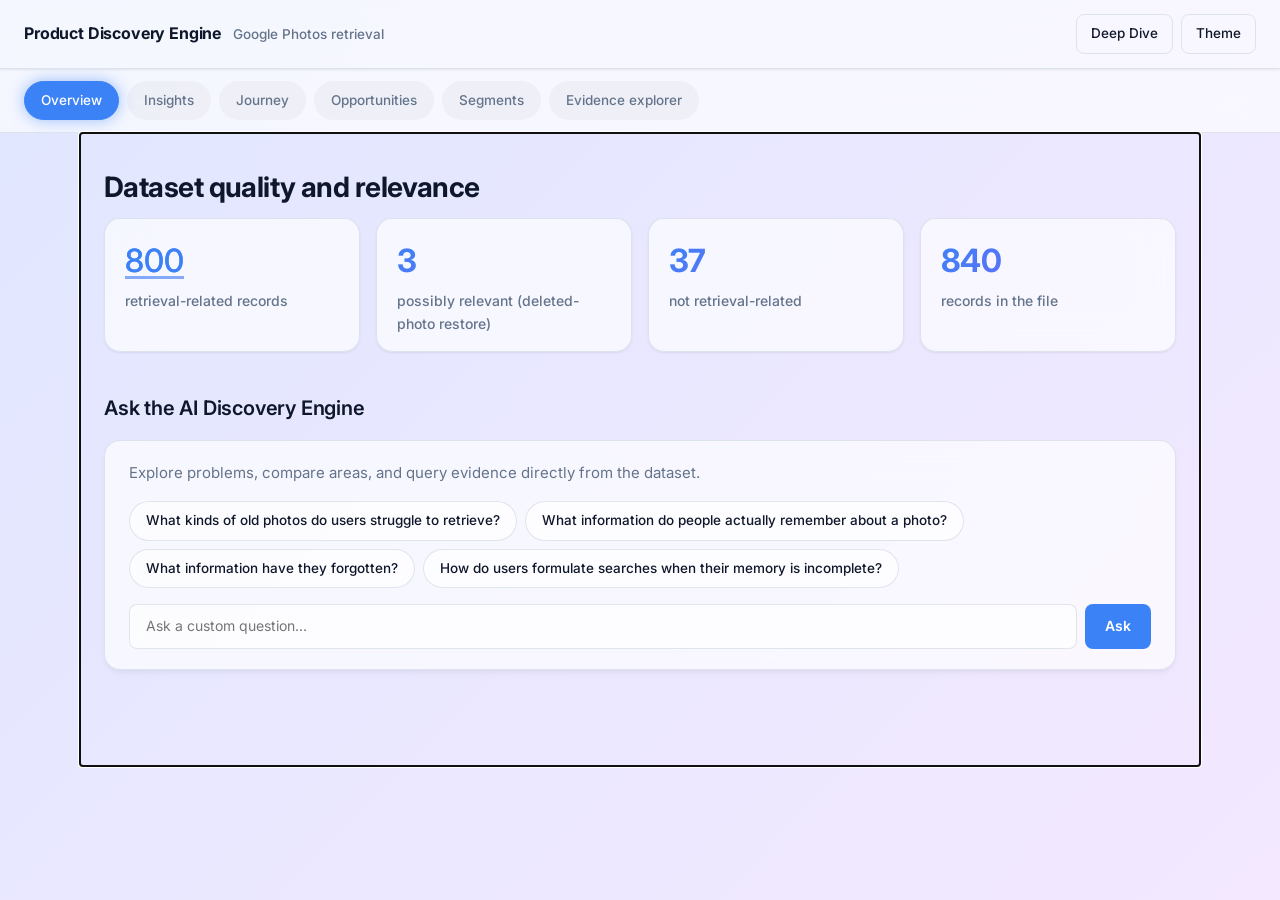
==== site/index.html @ 3f65a073 "Update project state, replace KPI Tree with North Star" ====
<!DOCTYPE html>
<html lang="en" data-theme="auto">
<head>
<meta charset="utf-8">
<meta name="viewport" content="width=device-width, initial-scale=1">
<title>Discovery Engine — Google Photos Retrieval</title>
<link rel="preconnect" href="https://fonts.googleapis.com">
<link rel="preconnect" href="https://fonts.gstatic.com" crossorigin>
<link href="https://fonts.googleapis.com/css2?family=Inter:wght@400;500;600;700&display=swap" rel="stylesheet">
<link rel="stylesheet" href="styles.css">
</head>
<body class="evaluator-mode">
<div class="bg-gradient"></div>
<header class="topbar">
  <div class="brand">
    <strong>Product Discovery Engine</strong>
    <span class="sub">Google Photos retrieval</span>
  </div>
  <div class="actions" style="display:flex; gap:8px;">
    <button id="evaluatorToggle" class="ghost" type="button" aria-label="Toggle evaluator mode">Deep Dive</button>
    <button id="themeToggle" class="ghost" type="button" aria-label="Switch colour theme">Theme</button>
  </div>
</header>

<nav id="nav" class="nav" aria-label="Discovery stages"></nav>

<main id="main" class="main" tabindex="-1">
  <p class="loading">Loading…</p>
</main>

<footer class="foot">
  <span id="footNote"></span>
</footer>

<div id="drawer" class="drawer" aria-live="polite">
  <div class="drawer-head">
    <div>
      <h3 id="drawerTitle">Records</h3>
      <p id="drawerSub" class="muted"></p>
    </div>
    <button id="drawerClose" class="ghost" type="button" aria-label="Close records panel">Close</button>
  </div>
  <div id="drawerBody" class="drawer-body"></div>
</div>
<div id="scrim" class="scrim"></div>

<script src="site_data.js"></script>
<script src="app.js"></script>
</body>
</html>
---- site/styles.css ----
:root {
  --bg-color: #f8fafc;
  --panel: rgba(255, 255, 255, 0.65);
  --ink: #0f172a;
  --muted: #64748b;
  --line: rgba(203, 213, 225, 0.6);
  --accent: #3b82f6;
  --accent-hover: #2563eb;
  --accent-soft: rgba(59, 130, 246, 0.12);
  --warn: #eab308;
  --warn-soft: rgba(234, 179, 8, 0.15);
  --chip: rgba(241, 245, 249, 0.8);
  --shadow-sm: 0 1px 3px rgba(0,0,0,0.05), 0 1px 2px rgba(0,0,0,0.03);
  --shadow-md: 0 4px 6px -1px rgba(0,0,0,0.05), 0 2px 4px -1px rgba(0,0,0,0.03);
  --shadow-lg: 0 10px 15px -3px rgba(0,0,0,0.08), 0 4px 6px -2px rgba(0,0,0,0.04);
  --bg-gradient: linear-gradient(135deg, #e0e7ff 0%, #f3e8ff 50%, #e0f2fe 100%);
  --blur: blur(16px);
  
  --mono: 'JetBrains Mono', ui-monospace, SFMono-Regular, Menlo, Consolas, monospace;
  --sans: 'Inter', -apple-system, BlinkMacSystemFont, "Segoe UI", Roboto, Helvetica, Arial, sans-serif;
}

:root[data-theme="dark"],
:root[data-theme="auto"] :is() { }
@media (prefers-color-scheme: dark) {
  :root[data-theme="auto"] {
    --bg-color: #020617;
    --panel: rgba(15, 23, 42, 0.65);
    --ink: #f8fafc;
    --muted: #94a3b8;
    --line: rgba(51, 65, 85, 0.6);
    --accent: #60a5fa;
    --accent-hover: #93c5fd;
    --accent-soft: rgba(96, 165, 250, 0.15);
    --warn: #fde047;
    --warn-soft: rgba(253, 224, 71, 0.15);
    --chip: rgba(30, 41, 59, 0.8);
    --shadow-sm: 0 1px 3px rgba(0,0,0,0.3), 0 1px 2px rgba(0,0,0,0.2);
    --shadow-md: 0 4px 6px -1px rgba(0,0,0,0.4), 0 2px 4px -1px rgba(0,0,0,0.2);
    --shadow-lg: 0 10px 15px -3px rgba(0,0,0,0.5), 0 4px 6px -2px rgba(0,0,0,0.3);
    --bg-gradient: linear-gradient(135deg, #0f172a 0%, #1e1b4b 50%, #020617 100%);
  }
}
:root[data-theme="dark"] {
  --bg-color: #020617;
  --panel: rgba(15, 23, 42, 0.65);
  --ink: #f8fafc;
  --muted: #94a3b8;
  --line: rgba(51, 65, 85, 0.6);
  --accent: #60a5fa;
  --accent-hover: #93c5fd;
  --accent-soft: rgba(96, 165, 250, 0.15);
  --warn: #fde047;
  --warn-soft: rgba(253, 224, 71, 0.15);
  --chip: rgba(30, 41, 59, 0.8);
  --shadow-sm: 0 1px 3px rgba(0,0,0,0.3), 0 1px 2px rgba(0,0,0,0.2);
  --shadow-md: 0 4px 6px -1px rgba(0,0,0,0.4), 0 2px 4px -1px rgba(0,0,0,0.2);
  --shadow-lg: 0 10px 15px -3px rgba(0,0,0,0.5), 0 4px 6px -2px rgba(0,0,0,0.3);
  --bg-gradient: linear-gradient(135deg, #0f172a 0%, #1e1b4b 50%, #020617 100%);
}

* { box-sizing: border-box; }
tr.hidden-row { display: none !important; }

/* ---------- AI Discovery Engine UI ---------- */
.ai-chips {
  display: flex;
  flex-wrap: wrap;
  gap: 8px;
  margin: 16px 0;
}
.ai-chip {
  background: var(--panel);
  border: 1px solid var(--line);
  color: var(--ink);
  border-radius: 999px;
  padding: 8px 16px;
  font: inherit;
  font-size: 13.5px;
  font-weight: 500;
  cursor: pointer;
  transition: all 0.2s ease;
}
.ai-chip:hover {
  background: var(--accent-soft);
  border-color: var(--accent);
  color: var(--accent);
}
:root[data-theme="dark"] .ai-chip:hover { background: rgba(255,255,255,0.05); }

.ai-input-group {
  display: flex;
  gap: 8px;
  margin-top: 16px;
}
.ai-input-group input {
  flex: 1;
  background: var(--panel);
  color: var(--ink);
  border: 1px solid var(--line);
  border-radius: 8px;
  padding: 10px 16px;
  font: inherit;
  font-size: 14px;
  transition: all 0.2s ease;
}
.ai-input-group input:focus {
  outline: none;
  border-color: var(--accent);
  box-shadow: 0 0 0 3px var(--accent-soft);
}
.ai-input-group button {
  background: var(--accent);
  color: #fff;
  border: none;
  border-radius: 8px;
  padding: 10px 20px;
  font: inherit;
  font-size: 14px;
  font-weight: 600;
  cursor: pointer;
  transition: all 0.2s ease;
}
.ai-input-group button:hover {
  background: var(--accent-hover);
  box-shadow: 0 4px 12px rgba(59, 130, 246, 0.3);
}

.ai-response {
  margin-top: 20px;
  padding: 16px 20px;
  background: rgba(0,0,0,0.02);
  border-left: 3px solid var(--accent);
  border-radius: 0 8px 8px 0;
  white-space: pre-wrap;
  font-size: 14.5px;
  color: var(--muted);
}
:root[data-theme="dark"] .ai-response { background: rgba(255,255,255,0.02); }

body {
  margin: 0;
  background-color: var(--bg-color);
  color: var(--ink);
  font: 15px/1.6 var(--sans);
  -webkit-text-size-adjust: 100%;
  position: relative;
  min-height: 100vh;
}

.bg-gradient {
  position: fixed;
  top: 0; left: 0; right: 0; bottom: 0;
  background: var(--bg-gradient);
  background-size: 200% 200%;
  z-index: -1;
  animation: bgPulse 15s ease infinite;
}

@keyframes bgPulse {
  0% { background-position: 0% 50%; }
  50% { background-position: 100% 50%; }
  100% { background-position: 0% 50%; }
}

/* Base fade-in animation for content */
@keyframes fadeIn {
  from { opacity: 0; transform: translateY(10px); }
  to { opacity: 1; transform: translateY(0); }
}

@keyframes slideUpFade {
  from { opacity: 0; transform: translateY(20px); }
  to { opacity: 1; transform: translateY(0); }
}

.topbar {
  position: sticky;
  top: 0;
  z-index: 20;
  display: flex;
  align-items: center;
  justify-content: space-between;
  gap: 16px;
  padding: 14px 24px;
  background: var(--panel);
  backdrop-filter: var(--blur);
  -webkit-backdrop-filter: var(--blur);
  border-bottom: 1px solid var(--line);
  box-shadow: var(--shadow-sm);
}

.brand strong { font-size: 16px; font-weight: 700; letter-spacing: -0.01em; }
.brand .sub { color: var(--muted); margin-left: 8px; font-size: 13.5px; font-weight: 500; }

.banner {
  background: var(--warn-soft);
  color: var(--ink);
  border-bottom: 1px solid var(--line);
  padding: 12px 24px;
  font-size: 13.5px;
  backdrop-filter: var(--blur);
  -webkit-backdrop-filter: var(--blur);
}

.nav {
  display: flex;
  gap: 8px;
  overflow-x: auto;
  padding: 12px 24px;
  background: var(--panel);
  backdrop-filter: var(--blur);
  -webkit-backdrop-filter: var(--blur);
  border-bottom: 1px solid var(--line);
  scrollbar-width: none; /* Hide scrollbar for a cleaner look */
}
.nav::-webkit-scrollbar { display: none; }

.nav button {
  white-space: nowrap;
  border: 1px solid transparent;
  background: rgba(0,0,0,0.03);
  color: var(--muted);
  border-radius: 999px;
  padding: 8px 16px;
  font: inherit;
  font-size: 13.5px;
  font-weight: 500;
  cursor: pointer;
  transition: all 0.2s ease;
}
:root[data-theme="dark"] .nav button { background: rgba(255,255,255,0.05); }

.nav button:hover {
  background: var(--accent-soft);
  color: var(--accent);
}

.nav button[aria-current="page"] {
  background: var(--accent);
  color: #fff;
  border-color: var(--accent);
  box-shadow: 0 0 15px rgba(59, 130, 246, 0.5);
  animation: glowPulse 2s infinite;
}
@keyframes glowPulse {
  0% { box-shadow: 0 0 10px rgba(59, 130, 246, 0.4); }
  50% { box-shadow: 0 0 20px rgba(59, 130, 246, 0.7); }
  100% { box-shadow: 0 0 10px rgba(59, 130, 246, 0.4); }
}
:root[data-theme="dark"] .nav button[aria-current="page"] {
  background: var(--accent);
  color: #0f172a;
}

.main {
  max-width: 1120px;
  margin: 0 auto;
  padding: 32px 24px 80px;
  animation: fadeIn 0.4s ease-out forwards;
}

h1 { font-size: 28px; font-weight: 700; letter-spacing: -0.02em; margin: 0 0 8px; }
h2 { font-size: 20px; font-weight: 600; letter-spacing: -0.01em; margin: 40px 0 12px; }
h3 { font-size: 16px; font-weight: 600; margin: 24px 0 8px; }
p { margin: 10px 0; }
.lede { color: var(--muted); margin: 0 0 24px; font-size: 16px; max-width: 76ch; }
.muted { color: var(--muted); }

.card {
  background: var(--panel);
  backdrop-filter: var(--blur);
  -webkit-backdrop-filter: var(--blur);
  border: 1px solid var(--line);
  border-radius: 16px;
  padding: 20px 24px;
  margin: 16px 0;
  box-shadow: var(--shadow-md);
  transition: transform 0.3s cubic-bezier(0.16, 1, 0.3, 1), box-shadow 0.3s ease;
  animation: slideUpFade 0.6s cubic-bezier(0.16, 1, 0.3, 1) both;
}
.card:nth-of-type(1) { animation-delay: 0.1s; }
.card:nth-of-type(2) { animation-delay: 0.15s; }
.card:nth-of-type(3) { animation-delay: 0.2s; }
.card:nth-of-type(4) { animation-delay: 0.25s; }
.card:nth-of-type(5) { animation-delay: 0.3s; }
.card:hover {
  transform: translateY(-4px);
  box-shadow: var(--shadow-lg);
  border-color: var(--accent-soft);
}

.grid {
  display: grid;
  gap: 16px;
  grid-template-columns: repeat(auto-fit, minmax(240px, 1fr));
  margin-bottom: 24px;
}

.stat {
  background: var(--panel);
  backdrop-filter: var(--blur);
  -webkit-backdrop-filter: var(--blur);
  border: 1px solid var(--line);
  border-radius: 16px;
  padding: 16px 20px;
  box-shadow: var(--shadow-sm);
  transition: transform 0.3s cubic-bezier(0.16, 1, 0.3, 1), box-shadow 0.3s ease, border-color 0.3s ease;
  animation: slideUpFade 0.5s cubic-bezier(0.16, 1, 0.3, 1) both;
}
.grid .stat:nth-child(1) { animation-delay: 0.05s; }
.grid .stat:nth-child(2) { animation-delay: 0.1s; }
.grid .stat:nth-child(3) { animation-delay: 0.15s; }
.grid .stat:nth-child(4) { animation-delay: 0.2s; }

.stat:hover {
  transform: translateY(-4px);
  box-shadow: var(--shadow-md);
  border-color: var(--accent);
}
.stat .n { 
  font-size: 32px; 
  font-weight: 700; 
  letter-spacing: -0.02em;
  background: linear-gradient(135deg, var(--accent) 0%, #8b5cf6 100%);
  -webkit-background-clip: text;
  -webkit-text-fill-color: transparent;
}
.stat .n button {
  -webkit-text-fill-color: initial; /* Reset for interactive links inside stats */
}
.stat .lab { color: var(--muted); font-size: 14px; font-weight: 500; margin-top: 4px; }

table {
  border-collapse: separate;
  border-spacing: 0;
  width: 100%;
  font-size: 14px;
  margin: 16px 0;
  display: block;
  overflow-x: auto;
  background: var(--panel);
  backdrop-filter: var(--blur);
  -webkit-backdrop-filter: var(--blur);
  border: 1px solid var(--line);
  border-radius: 12px;
  box-shadow: var(--shadow-sm);
  animation: slideUpFade 0.6s cubic-bezier(0.16, 1, 0.3, 1) both;
  animation-delay: 0.2s;
}
th, td {
  border-bottom: 1px solid var(--line);
  padding: 12px 16px;
  text-align: left;
  vertical-align: top;
}
th {
  color: var(--muted);
  font-weight: 600;
  white-space: nowrap;
  background: rgba(0,0,0,0.02);
}
:root[data-theme="dark"] th { background: rgba(255,255,255,0.02); }
table tbody tr:last-child td { border-bottom: none; }
tbody tr { transition: background 0.15s ease; }
tbody tr:hover { background: var(--accent-soft); }

code, .mono {
  font-family: var(--mono);
  font-size: 13px;
  background: var(--chip);
  padding: 2px 6px;
  border-radius: 6px;
  border: 1px solid var(--line);
}

.chip {
  display: inline-flex;
  align-items: center;
  border-radius: 999px;
  padding: 2px 10px;
  font-size: 12px;
  font-weight: 500;
  background: var(--chip);
  color: var(--muted);
  border: 1px solid var(--line);
  margin-right: 6px;
  margin-bottom: 4px;
  white-space: nowrap;
}
.chip.obs {
  background: var(--accent-soft);
  color: var(--accent);
  border-color: rgba(59, 130, 246, 0.3);
}
.chip.warn {
  background: var(--warn-soft);
  color: var(--warn);
  border-color: rgba(234, 179, 8, 0.3);
}

button.link {
  background: none;
  border: none;
  color: var(--accent);
  font: inherit;
  font-weight: 500;
  padding: 0;
  cursor: pointer;
  text-decoration: underline;
  text-decoration-color: rgba(59, 130, 246, 0.4);
  text-underline-offset: 4px;
  transition: all 0.2s ease;
}
button.link:hover {
  text-decoration-color: var(--accent);
  color: var(--accent-hover);
}

.ghost {
  background: transparent;
  border: 1px solid var(--line);
  color: var(--ink);
  border-radius: 8px;
  padding: 8px 14px;
  font: inherit;
  font-size: 13.5px;
  font-weight: 500;
  cursor: pointer;
  transition: all 0.2s ease;
}
.ghost:hover {
  background: rgba(0,0,0,0.05);
  border-color: var(--muted);
}
:root[data-theme="dark"] .ghost:hover { background: rgba(255,255,255,0.05); }

.bar {
  background: var(--chip);
  border-radius: 999px;
  height: 8px;
  overflow: hidden;
  min-width: 60px;
  margin-top: 6px;
}
.bar > span {
  display: block;
  height: 100%;
  background: linear-gradient(90deg, var(--accent) 0%, #8b5cf6 100%);
  border-radius: 999px;
  transition: width 0.6s cubic-bezier(0.22, 1, 0.36, 1);
}

.quote {
  border-left: 3px solid var(--accent);
  padding: 4px 0 4px 16px;
  color: var(--muted);
  font-size: 14px;
  font-style: italic;
  margin: 10px 0;
  background: linear-gradient(90deg, var(--accent-soft) 0%, transparent 100%);
  border-radius: 0 8px 8px 0;
}

.drawer {
  position: fixed;
  right: 0; top: 0; bottom: 0;
  width: min(600px, 100%);
  background: var(--panel);
  backdrop-filter: blur(24px);
  -webkit-backdrop-filter: blur(24px);
  border-left: 1px solid var(--line);
  z-index: 40;
  display: flex;
  flex-direction: column;
  box-shadow: -8px 0 32px rgba(0,0,0,0.1);
  transform: translateX(100%);
  transition: transform 0.4s cubic-bezier(0.16, 1, 0.3, 1), opacity 0.4s ease;
  opacity: 0;
  pointer-events: none;
}
.drawer.open {
  transform: translateX(0);
  opacity: 1;
  pointer-events: auto;
}

.drawer-head {
  display: flex;
  justify-content: space-between;
  gap: 16px;
  align-items: flex-start;
  padding: 20px 24px;
  border-bottom: 1px solid var(--line);
  background: rgba(0,0,0,0.02);
}
:root[data-theme="dark"] .drawer-head { background: rgba(255,255,255,0.02); }
.drawer-head h3 { margin: 0; font-size: 18px; }

.drawer-body {
  overflow: auto;
  padding: 16px 24px 40px;
}

.scrim {
  position: fixed;
  inset: 0;
  background: rgba(0,0,0,0.4);
  backdrop-filter: blur(4px);
  -webkit-backdrop-filter: blur(4px);
  z-index: 30;
  opacity: 0;
  transition: opacity 0.4s ease;
  pointer-events: none;
}
.scrim.open {
  opacity: 1;
  pointer-events: auto;
}

.rec {
  border-bottom: 1px solid var(--line);
  padding: 16px 0;
}
.rec:last-child { border-bottom: none; }
.rec .id {
  font-family: var(--mono);
  font-size: 12px;
  color: var(--accent);
  margin-bottom: 4px;
}

.foot {
  max-width: 1120px;
  margin: 0 auto;
  padding: 0 24px 40px;
  color: var(--muted);
  font-size: 13px;
  text-align: center;
}

.filters {
  display: flex;
  flex-wrap: wrap;
  gap: 12px;
  margin: 16px 0;
}
.filters select, .filters input {
  background: var(--panel);
  color: var(--ink);
  border: 1px solid var(--line);
  border-radius: 8px;
  padding: 8px 12px;
  font: inherit;
  font-size: 14px;
  transition: all 0.2s ease;
}
.filters select:focus, .filters input:focus {
  outline: none;
  border-color: var(--accent);
  box-shadow: 0 0 0 3px var(--accent-soft);
}

@media (max-width: 640px) {
  .main { padding: 24px 16px 60px; }
  .topbar, .banner, .nav { padding-left: 16px; padding-right: 16px; }
  h1 { font-size: 24px; }
  .stat .n { font-size: 28px; }
  .grid { grid-template-columns: 1fr; }
}
/ *   E v a l u a t o r   M o d e   i n t e l l i g e n t   h i d i n g   * /  
 b o d y . e v a l u a t o r - m o d e   . i n t e r n a l - o n l y   {   d i s p l a y :   n o n e   ! i m p o r t a n t ;   }  
 b o d y . e v a l u a t o r - m o d e   . d e e p - s t a t s   {   d i s p l a y :   n o n e   ! i m p o r t a n t ;   }  
 t r . h i d d e n - r o w   {   d i s p l a y :   n o n e   ! i m p o r t a n t ;   }  
 
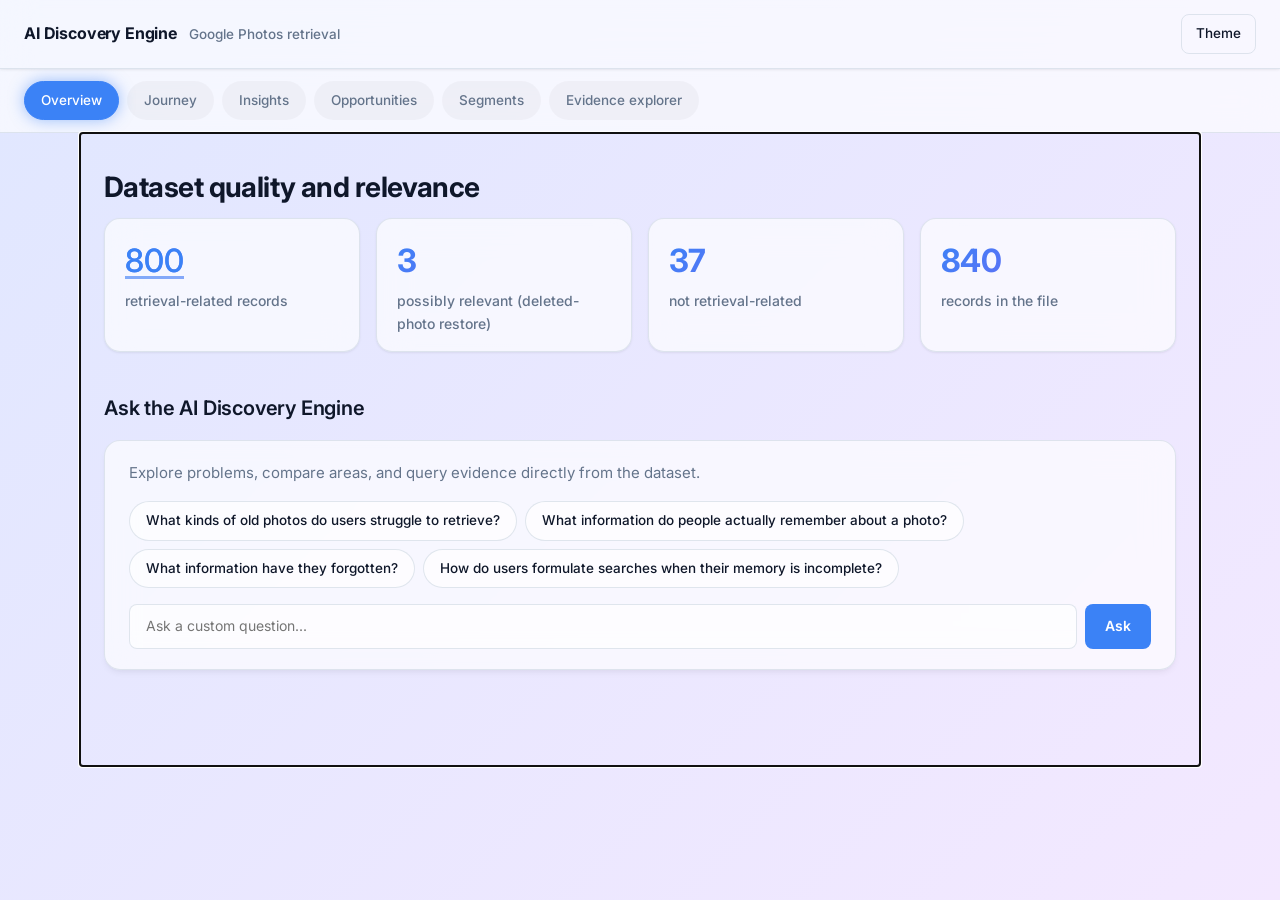
==== commit 4be97138: "Update brand name and hide evaluator mode toggle" ====
--- a/site/index.html
+++ b/site/index.html
@@ -13,11 +13,11 @@
 <div class="bg-gradient"></div>
 <header class="topbar">
   <div class="brand">
-    <strong>Product Discovery Engine</strong>
+    <strong>AI Discovery Engine</strong>
     <span class="sub">Google Photos retrieval</span>
   </div>
   <div class="actions" style="display:flex; gap:8px;">
-    <button id="evaluatorToggle" class="ghost" type="button" aria-label="Toggle evaluator mode">Deep Dive</button>
+    <button id="evaluatorToggle" class="ghost" type="button" aria-label="Toggle evaluator mode" style="display: none;">Deep Dive</button>
     <button id="themeToggle" class="ghost" type="button" aria-label="Switch colour theme">Theme</button>
   </div>
 </header>
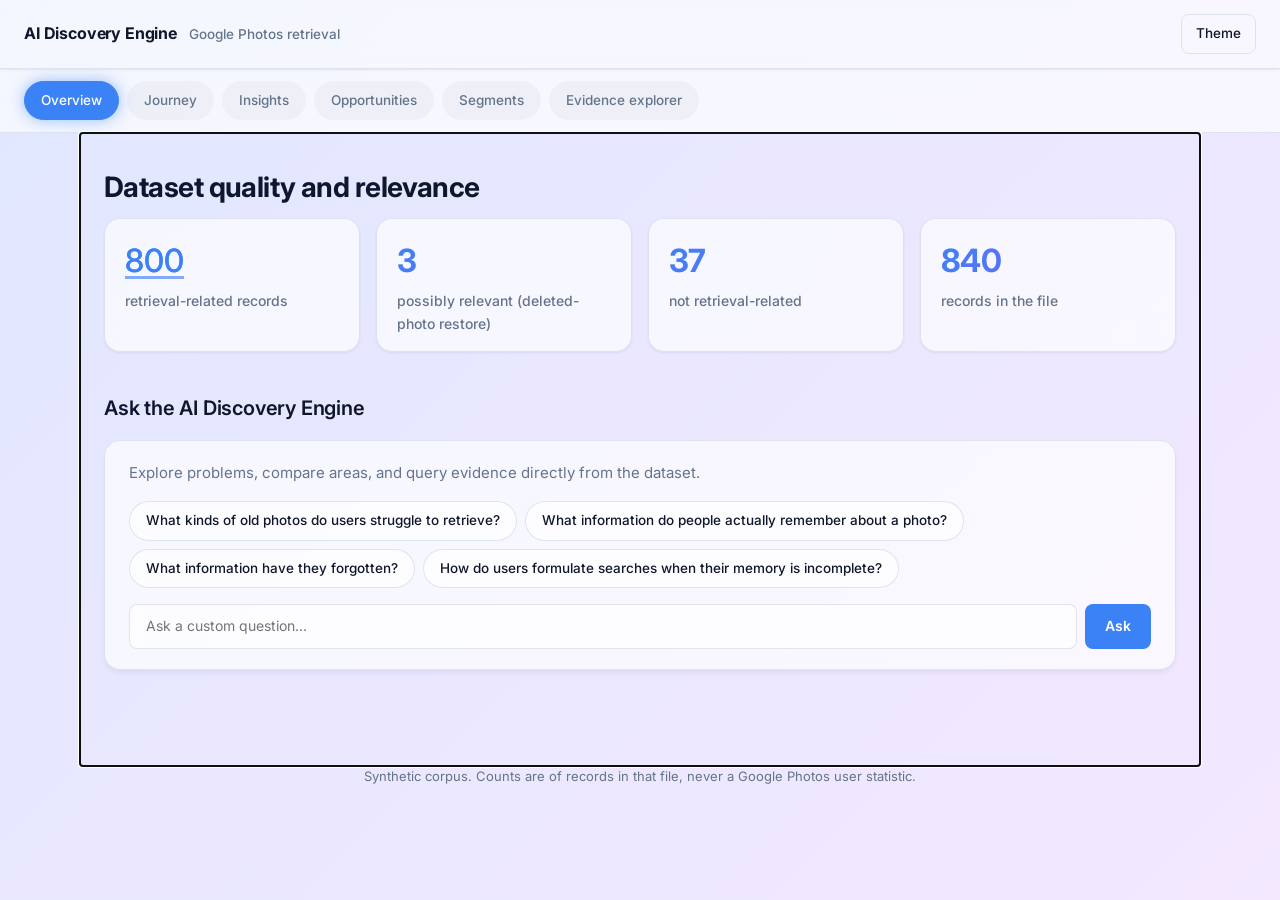
==== commit c75d6300: "Fix tests and remove Deep Dive button" ====
--- a/site/index.html
+++ b/site/index.html
@@ -17,7 +17,6 @@
     <span class="sub">Google Photos retrieval</span>
   </div>
   <div class="actions" style="display:flex; gap:8px;">
-    <button id="evaluatorToggle" class="ghost" type="button" aria-label="Toggle evaluator mode" style="display: none;">Deep Dive</button>
     <button id="themeToggle" class="ghost" type="button" aria-label="Switch colour theme">Theme</button>
   </div>
 </header>
@@ -29,7 +28,7 @@
 </main>
 
 <footer class="foot">
-  <span id="footNote"></span>
+  <span id="footNote">Synthetic corpus. Counts are of records in that file, never a Google Photos user statistic.</span>
 </footer>
 
 <div id="drawer" class="drawer" aria-live="polite">
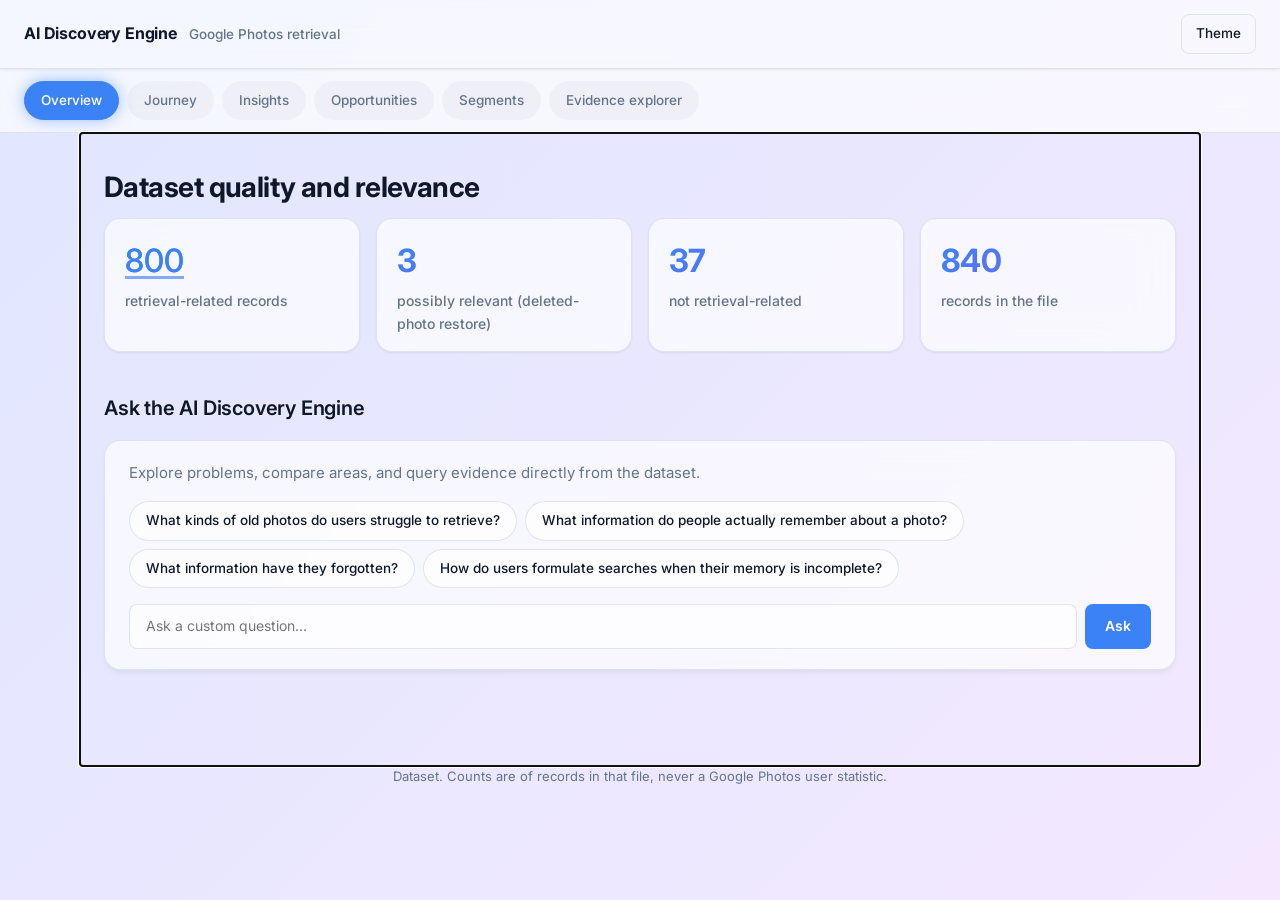
==== commit 091226eb: "Remove synthetic dataset terminology" ====
--- a/site/index.html
+++ b/site/index.html
@@ -28,7 +28,7 @@
 </main>
 
 <footer class="foot">
-  <span id="footNote">Synthetic corpus. Counts are of records in that file, never a Google Photos user statistic.</span>
+  <span id="footNote">Dataset. Counts are of records in that file, never a Google Photos user statistic.</span>
 </footer>
 
 <div id="drawer" class="drawer" aria-live="polite">
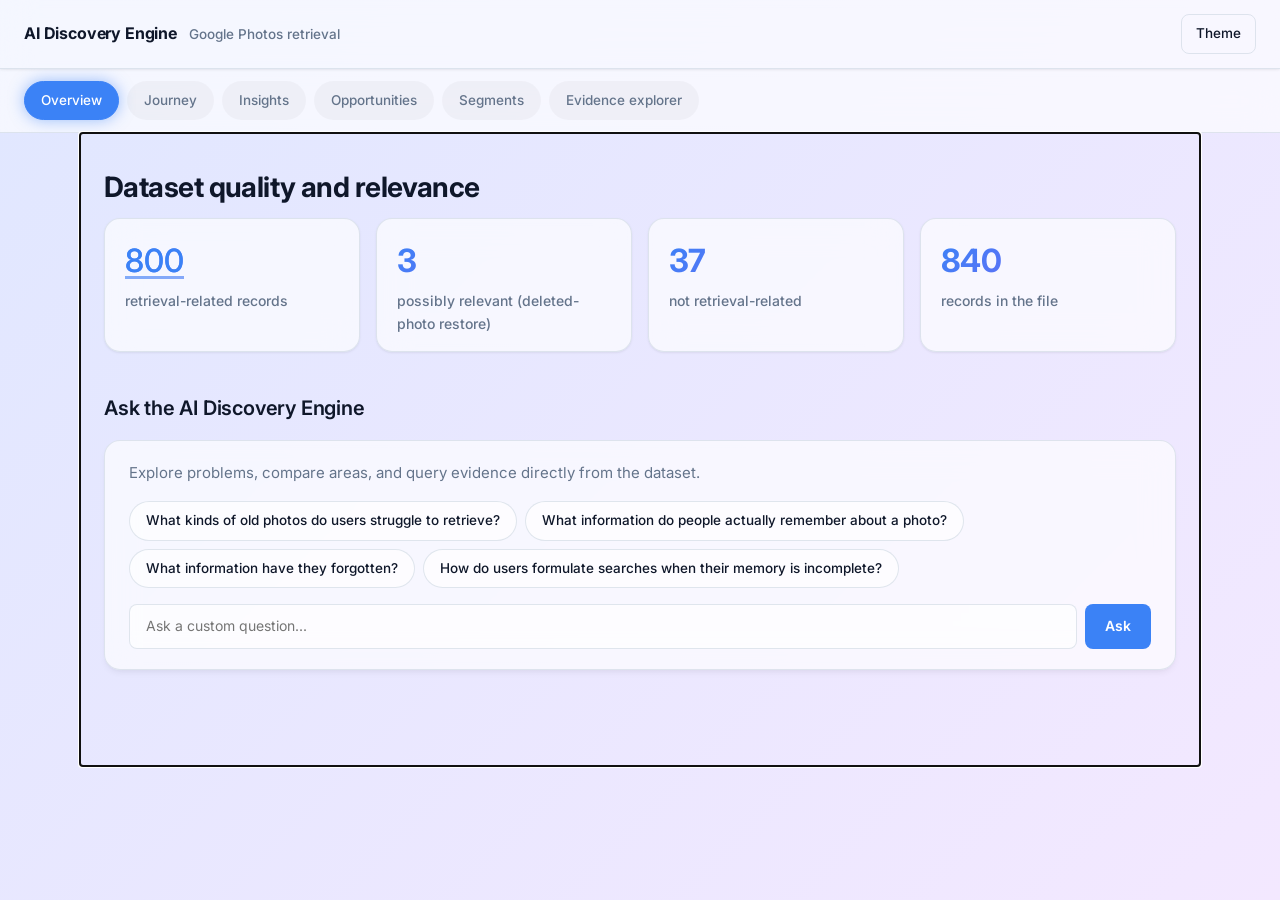
==== commit dfc794e9: "docs: remove dataset footer disclaimer and update simulation IDs" ====
--- a/site/index.html
+++ b/site/index.html
@@ -28,7 +28,6 @@
 </main>
 
 <footer class="foot">
-  <span id="footNote">Dataset. Counts are of records in that file, never a Google Photos user statistic.</span>
 </footer>
 
 <div id="drawer" class="drawer" aria-live="polite">
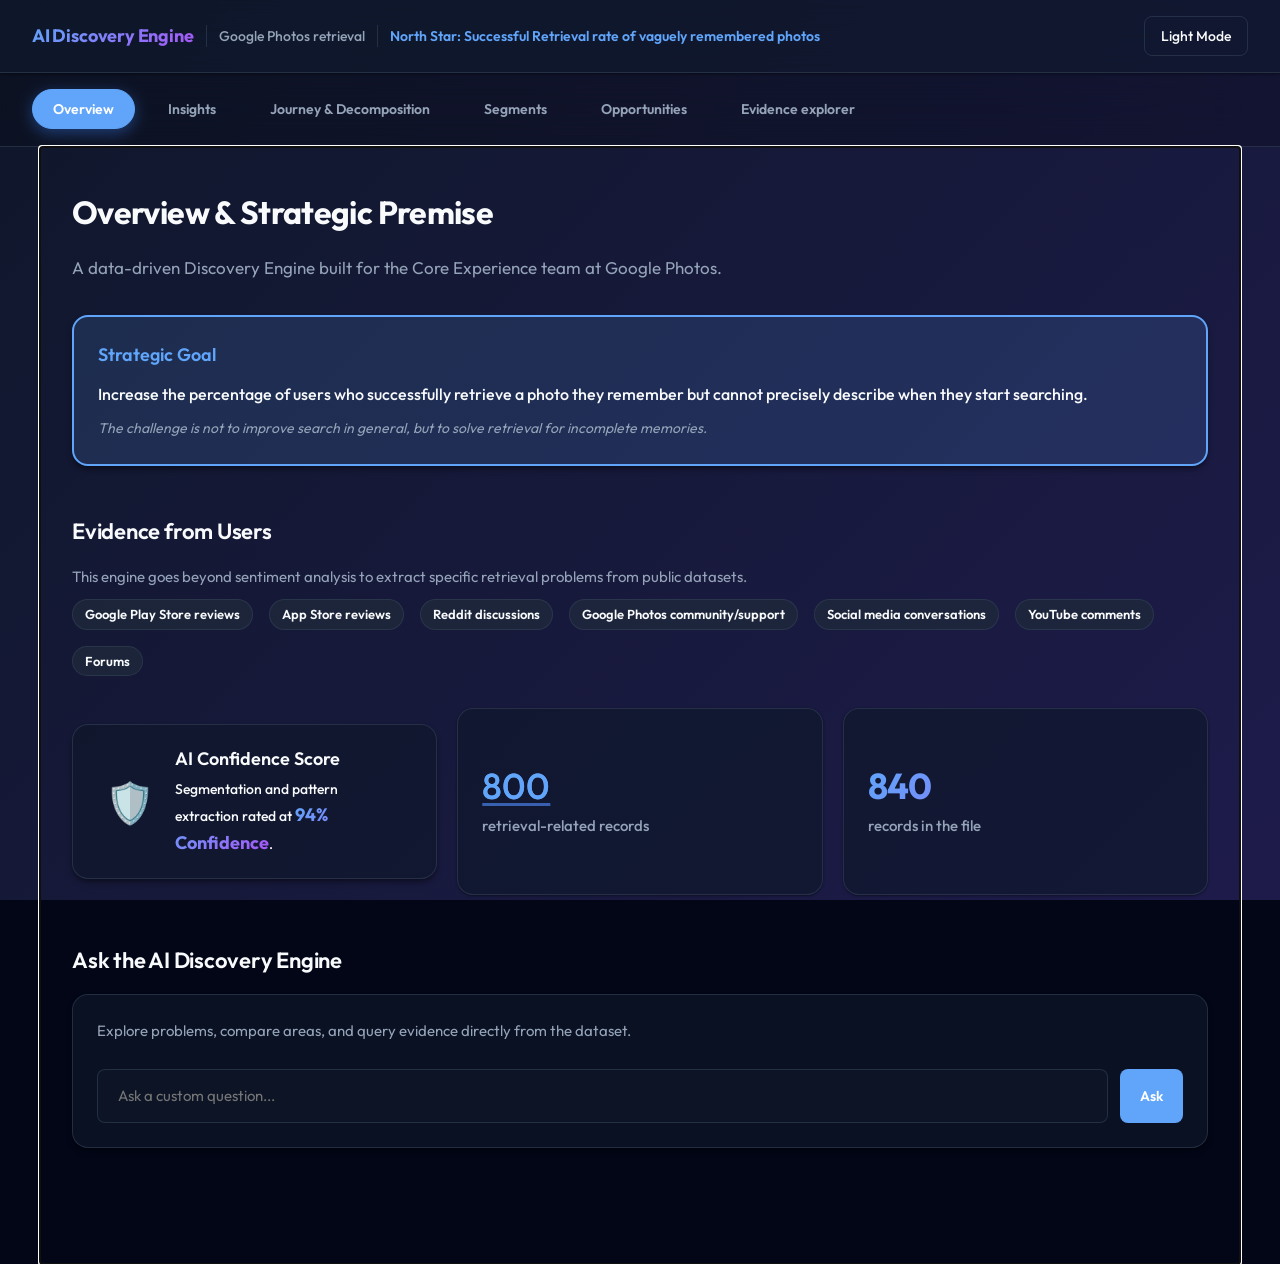
==== commit 9ec8ec16: "Update terminology and dashboard UX across the project" ====
--- a/site/index.html
+++ b/site/index.html
@@ -1,48 +1,55 @@
 <!DOCTYPE html>
-<html lang="en" data-theme="auto">
+<html lang="en" data-theme="dark">
+
 <head>
-<meta charset="utf-8">
-<meta name="viewport" content="width=device-width, initial-scale=1">
-<title>Discovery Engine — Google Photos Retrieval</title>
-<link rel="preconnect" href="https://fonts.googleapis.com">
-<link rel="preconnect" href="https://fonts.gstatic.com" crossorigin>
-<link href="https://fonts.googleapis.com/css2?family=Inter:wght@400;500;600;700&display=swap" rel="stylesheet">
-<link rel="stylesheet" href="styles.css">
+  <meta charset="utf-8">
+  <meta name="viewport" content="width=device-width, initial-scale=1">
+  <title>Discovery Engine — Google Photos Retrieval</title>
+  <link rel="preconnect" href="https://fonts.googleapis.com">
+  <link rel="preconnect" href="https://fonts.gstatic.com" crossorigin>
+  <link
+    href="https://fonts.googleapis.com/css2?family=Inter:wght@400;500;600;700&family=Outfit:wght@400;500;600;700;800&display=swap"
+    rel="stylesheet">
+  <link rel="stylesheet" href="styles.css">
 </head>
+
 <body class="evaluator-mode">
-<div class="bg-gradient"></div>
-<header class="topbar">
-  <div class="brand">
-    <strong>AI Discovery Engine</strong>
-    <span class="sub">Google Photos retrieval</span>
+  <div class="bg-gradient"></div>
+  <header class="topbar">
+    <div class="brand">
+      <strong class="gradient-text">AI Discovery Engine</strong>
+      <span class="sub">Google Photos retrieval</span>
+      <span class="sub" style="color: var(--accent); font-weight: 600;">North Star: Successful Retrieval rate of vaguely
+        remembered photos</span>
+    </div>
+    <div class="actions" style="display:flex; gap:8px;">
+      <button id="themeToggle" class="ghost" type="button" aria-label="Switch colour theme">Light Mode</button>
+    </div>
+  </header>
+
+  <nav id="nav" class="nav" aria-label="Discovery stages"></nav>
+
+  <main id="main" class="main" tabindex="-1">
+    <p class="loading">Loading…</p>
+  </main>
+
+  <footer class="foot">
+  </footer>
+
+  <div id="drawer" class="drawer" aria-live="polite">
+    <div class="drawer-head">
+      <div>
+        <h3 id="drawerTitle">Records</h3>
+        <p id="drawerSub" class="muted"></p>
+      </div>
+      <button id="drawerClose" class="ghost" type="button" aria-label="Close records panel">Close</button>
+    </div>
+    <div id="drawerBody" class="drawer-body"></div>
   </div>
-  <div class="actions" style="display:flex; gap:8px;">
-    <button id="themeToggle" class="ghost" type="button" aria-label="Switch colour theme">Theme</button>
-  </div>
-</header>
+  <div id="scrim" class="scrim"></div>
 
-<nav id="nav" class="nav" aria-label="Discovery stages"></nav>
+  <script src="site_data.js?v=16"></script>
+  <script src="app.js?v=16"></script>
+</body>
 
-<main id="main" class="main" tabindex="-1">
-  <p class="loading">Loading…</p>
-</main>
-
-<footer class="foot">
-</footer>
-
-<div id="drawer" class="drawer" aria-live="polite">
-  <div class="drawer-head">
-    <div>
-      <h3 id="drawerTitle">Records</h3>
-      <p id="drawerSub" class="muted"></p>
-    </div>
-    <button id="drawerClose" class="ghost" type="button" aria-label="Close records panel">Close</button>
-  </div>
-  <div id="drawerBody" class="drawer-body"></div>
-</div>
-<div id="scrim" class="scrim"></div>
-
-<script src="site_data.js"></script>
-<script src="app.js"></script>
-</body>
-</html>
+</html>
--- a/site/styles.css
+++ b/site/styles.css
@@ -1,4 +1,30 @@
 :root {
+  --bg-color: #020617; /* Deep slate dark mode default */
+  --panel: rgba(15, 23, 42, 0.65);
+  --ink: #f8fafc;
+  --muted: #94a3b8;
+  --line: rgba(51, 65, 85, 0.6);
+  --accent: #60a5fa;
+  --accent-hover: #93c5fd;
+  --accent-soft: rgba(96, 165, 250, 0.15);
+  --warn: #fde047;
+  --warn-soft: rgba(253, 224, 71, 0.15);
+  --danger: #ef4444;
+  --danger-soft: rgba(239, 68, 68, 0.15);
+  --success: #22c55e;
+  --success-soft: rgba(34, 197, 94, 0.15);
+  --chip: rgba(30, 41, 59, 0.8);
+  --shadow-sm: 0 1px 3px rgba(0,0,0,0.3), 0 1px 2px rgba(0,0,0,0.2);
+  --shadow-md: 0 4px 6px -1px rgba(0,0,0,0.4), 0 2px 4px -1px rgba(0,0,0,0.2);
+  --shadow-lg: 0 10px 15px -3px rgba(0,0,0,0.5), 0 4px 6px -2px rgba(0,0,0,0.3);
+  --bg-gradient: linear-gradient(135deg, #0f172a 0%, #1e1b4b 50%, #020617 100%);
+  --blur: blur(24px);
+  
+  --mono: 'JetBrains Mono', ui-monospace, SFMono-Regular, Menlo, Consolas, monospace;
+  --sans: 'Outfit', 'Inter', -apple-system, BlinkMacSystemFont, "Segoe UI", Roboto, Helvetica, Arial, sans-serif;
+}
+
+:root[data-theme="light"] {
   --bg-color: #f8fafc;
   --panel: rgba(255, 255, 255, 0.65);
   --ink: #0f172a;
@@ -9,60 +35,399 @@
   --accent-soft: rgba(59, 130, 246, 0.12);
   --warn: #eab308;
   --warn-soft: rgba(234, 179, 8, 0.15);
+  --danger: #ef4444;
+  --danger-soft: rgba(239, 68, 68, 0.15);
+  --success: #22c55e;
+  --success-soft: rgba(34, 197, 94, 0.15);
   --chip: rgba(241, 245, 249, 0.8);
   --shadow-sm: 0 1px 3px rgba(0,0,0,0.05), 0 1px 2px rgba(0,0,0,0.03);
   --shadow-md: 0 4px 6px -1px rgba(0,0,0,0.05), 0 2px 4px -1px rgba(0,0,0,0.03);
   --shadow-lg: 0 10px 15px -3px rgba(0,0,0,0.08), 0 4px 6px -2px rgba(0,0,0,0.04);
   --bg-gradient: linear-gradient(135deg, #e0e7ff 0%, #f3e8ff 50%, #e0f2fe 100%);
-  --blur: blur(16px);
-  
-  --mono: 'JetBrains Mono', ui-monospace, SFMono-Regular, Menlo, Consolas, monospace;
-  --sans: 'Inter', -apple-system, BlinkMacSystemFont, "Segoe UI", Roboto, Helvetica, Arial, sans-serif;
-}
-
-:root[data-theme="dark"],
-:root[data-theme="auto"] :is() { }
-@media (prefers-color-scheme: dark) {
-  :root[data-theme="auto"] {
-    --bg-color: #020617;
-    --panel: rgba(15, 23, 42, 0.65);
-    --ink: #f8fafc;
-    --muted: #94a3b8;
-    --line: rgba(51, 65, 85, 0.6);
-    --accent: #60a5fa;
-    --accent-hover: #93c5fd;
-    --accent-soft: rgba(96, 165, 250, 0.15);
-    --warn: #fde047;
-    --warn-soft: rgba(253, 224, 71, 0.15);
-    --chip: rgba(30, 41, 59, 0.8);
-    --shadow-sm: 0 1px 3px rgba(0,0,0,0.3), 0 1px 2px rgba(0,0,0,0.2);
-    --shadow-md: 0 4px 6px -1px rgba(0,0,0,0.4), 0 2px 4px -1px rgba(0,0,0,0.2);
-    --shadow-lg: 0 10px 15px -3px rgba(0,0,0,0.5), 0 4px 6px -2px rgba(0,0,0,0.3);
-    --bg-gradient: linear-gradient(135deg, #0f172a 0%, #1e1b4b 50%, #020617 100%);
-  }
-}
-:root[data-theme="dark"] {
-  --bg-color: #020617;
-  --panel: rgba(15, 23, 42, 0.65);
-  --ink: #f8fafc;
-  --muted: #94a3b8;
-  --line: rgba(51, 65, 85, 0.6);
-  --accent: #60a5fa;
-  --accent-hover: #93c5fd;
-  --accent-soft: rgba(96, 165, 250, 0.15);
-  --warn: #fde047;
-  --warn-soft: rgba(253, 224, 71, 0.15);
-  --chip: rgba(30, 41, 59, 0.8);
-  --shadow-sm: 0 1px 3px rgba(0,0,0,0.3), 0 1px 2px rgba(0,0,0,0.2);
-  --shadow-md: 0 4px 6px -1px rgba(0,0,0,0.4), 0 2px 4px -1px rgba(0,0,0,0.2);
-  --shadow-lg: 0 10px 15px -3px rgba(0,0,0,0.5), 0 4px 6px -2px rgba(0,0,0,0.3);
-  --bg-gradient: linear-gradient(135deg, #0f172a 0%, #1e1b4b 50%, #020617 100%);
 }
 
 * { box-sizing: border-box; }
 tr.hidden-row { display: none !important; }
 
-/* ---------- AI Discovery Engine UI ---------- */
+body {
+  margin: 0;
+  background-color: var(--bg-color);
+  color: var(--ink);
+  font: 15px/1.6 var(--sans);
+  -webkit-text-size-adjust: 100%;
+  position: relative;
+  min-height: 100vh;
+}
+
+/* ---------- Typography & Gradients ---------- */
+h1 { font-size: 32px; font-weight: 700; letter-spacing: -0.02em; margin: 0 0 16px; }
+h2 { font-size: 22px; font-weight: 600; letter-spacing: -0.01em; margin: 48px 0 16px; }
+h3 { font-size: 18px; font-weight: 600; margin: 24px 0 12px; }
+p { margin: 10px 0; }
+.lede { color: var(--muted); margin: 0 0 32px; font-size: 17px; max-width: 80ch; line-height: 1.7; }
+.muted { color: var(--muted); }
+
+.gradient-text {
+  background: linear-gradient(135deg, var(--accent) 0%, #a855f7 100%);
+  -webkit-background-clip: text;
+  -webkit-text-fill-color: transparent;
+}
+.hero-glow {
+  text-shadow: 0 0 20px var(--accent-soft);
+}
+
+/* ---------- Layout & Background ---------- */
+.bg-gradient {
+  position: fixed;
+  top: 0; left: 0; right: 0; bottom: 0;
+  background: var(--bg-gradient);
+  background-size: 200% 200%;
+  z-index: -1;
+  animation: bgPulse 20s ease infinite;
+}
+
+@keyframes bgPulse {
+  0% { background-position: 0% 50%; }
+  50% { background-position: 100% 50%; }
+  100% { background-position: 0% 50%; }
+}
+
+@keyframes fadeIn {
+  from { opacity: 0; transform: translateY(10px); }
+  to { opacity: 1; transform: translateY(0); }
+}
+
+@keyframes slideUpFade {
+  from { opacity: 0; transform: translateY(20px); }
+  to { opacity: 1; transform: translateY(0); }
+}
+
+/* ---------- Navigation & Topbar ---------- */
+.topbar {
+  position: sticky;
+  top: 0;
+  z-index: 20;
+  display: flex;
+  align-items: center;
+  justify-content: space-between;
+  gap: 16px;
+  padding: 16px 32px;
+  background: var(--panel);
+  backdrop-filter: var(--blur);
+  -webkit-backdrop-filter: var(--blur);
+  border-bottom: 1px solid var(--line);
+  box-shadow: var(--shadow-sm);
+}
+
+.brand { display: flex; align-items: center; gap: 12px; }
+.brand strong { font-size: 18px; font-weight: 700; letter-spacing: -0.01em; }
+.brand .sub { color: var(--muted); font-size: 14px; font-weight: 500; border-left: 1px solid var(--line); padding-left: 12px; }
+
+.nav {
+  display: flex;
+  gap: 12px;
+  overflow-x: auto;
+  padding: 16px 32px;
+  background: rgba(0,0,0,0.2);
+  backdrop-filter: var(--blur);
+  -webkit-backdrop-filter: var(--blur);
+  border-bottom: 1px solid var(--line);
+  scrollbar-width: none;
+}
+:root[data-theme="light"] .nav { background: rgba(255,255,255,0.4); }
+.nav::-webkit-scrollbar { display: none; }
+
+.nav button {
+  white-space: nowrap;
+  border: 1px solid transparent;
+  background: transparent;
+  color: var(--muted);
+  border-radius: 999px;
+  padding: 8px 20px;
+  font: inherit;
+  font-size: 14px;
+  font-weight: 600;
+  cursor: pointer;
+  transition: all 0.3s cubic-bezier(0.16, 1, 0.3, 1);
+}
+.nav button:hover {
+  background: var(--accent-soft);
+  color: var(--accent);
+}
+
+.nav button[aria-current="page"] {
+  background: var(--accent);
+  color: #fff;
+  border-color: var(--accent);
+  box-shadow: 0 4px 15px rgba(59, 130, 246, 0.4);
+}
+:root[data-theme="light"] .nav button[aria-current="page"] { color: #fff; }
+
+.main {
+  max-width: 1200px;
+  margin: 0 auto;
+  padding: 40px 32px 100px;
+  animation: fadeIn 0.4s ease-out forwards;
+}
+
+/* ---------- Glassmorphic Cards & Grid ---------- */
+.card, .glass-card {
+  background: var(--panel);
+  backdrop-filter: var(--blur);
+  -webkit-backdrop-filter: var(--blur);
+  border: 1px solid var(--line);
+  border-radius: 16px;
+  padding: 24px;
+  margin: 16px 0;
+  box-shadow: var(--shadow-md);
+  transition: transform 0.3s cubic-bezier(0.16, 1, 0.3, 1), box-shadow 0.3s ease;
+  animation: slideUpFade 0.6s cubic-bezier(0.16, 1, 0.3, 1) both;
+}
+.card.hero-target {
+  border: 2px solid var(--accent);
+  box-shadow: 0 0 30px var(--accent-soft);
+  background: linear-gradient(135deg, rgba(15, 23, 42, 0.8) 0%, rgba(30, 27, 75, 0.8) 100%);
+}
+:root[data-theme="light"] .card.hero-target {
+  background: linear-gradient(135deg, rgba(255, 255, 255, 0.9) 0%, rgba(224, 231, 255, 0.9) 100%);
+}
+
+.card:hover {
+  transform: translateY(-4px);
+  box-shadow: var(--shadow-lg);
+  border-color: var(--accent-soft);
+}
+.card:nth-of-type(1) { animation-delay: 0.1s; }
+.card:nth-of-type(2) { animation-delay: 0.15s; }
+.card:nth-of-type(3) { animation-delay: 0.2s; }
+
+.grid {
+  display: grid;
+  gap: 20px;
+  grid-template-columns: repeat(auto-fit, minmax(250px, 1fr));
+  margin-bottom: 32px;
+}
+.grid-2 { grid-template-columns: repeat(auto-fit, minmax(400px, 1fr)); }
+.grid-3 { grid-template-columns: repeat(auto-fit, minmax(300px, 1fr)); }
+
+.stat {
+  background: var(--panel);
+  backdrop-filter: var(--blur);
+  -webkit-backdrop-filter: var(--blur);
+  border: 1px solid var(--line);
+  border-radius: 16px;
+  padding: 24px;
+  box-shadow: var(--shadow-sm);
+  transition: transform 0.3s cubic-bezier(0.16, 1, 0.3, 1), box-shadow 0.3s ease, border-color 0.3s ease;
+  animation: slideUpFade 0.5s cubic-bezier(0.16, 1, 0.3, 1) both;
+  display: flex;
+  flex-direction: column;
+  justify-content: center;
+}
+.stat:hover {
+  transform: translateY(-4px);
+  box-shadow: var(--shadow-md);
+  border-color: var(--accent);
+}
+.stat .n { 
+  font-size: 36px; 
+  font-weight: 700; 
+  letter-spacing: -0.02em;
+  background: linear-gradient(135deg, var(--accent) 0%, #a855f7 100%);
+  -webkit-background-clip: text;
+  -webkit-text-fill-color: transparent;
+  line-height: 1.1;
+}
+.stat.danger .n { background: linear-gradient(135deg, #ef4444 0%, #f97316 100%); -webkit-background-clip: text; -webkit-text-fill-color: transparent; }
+.stat.success .n { background: linear-gradient(135deg, #22c55e 0%, #10b981 100%); -webkit-background-clip: text; -webkit-text-fill-color: transparent; }
+
+.stat .n button { -webkit-text-fill-color: initial; }
+.stat .lab { color: var(--muted); font-size: 15px; font-weight: 500; margin-top: 8px; }
+
+/* ---------- Dashboard Specifics (Heatmap, Funnel, Bars) ---------- */
+.progress-bar-container {
+  margin: 12px 0;
+}
+.progress-label {
+  display: flex;
+  justify-content: space-between;
+  font-size: 14px;
+  font-weight: 500;
+  margin-bottom: 6px;
+}
+.progress-track {
+  background: var(--chip);
+  border-radius: 999px;
+  height: 10px;
+  overflow: hidden;
+  width: 100%;
+}
+.progress-fill {
+  height: 100%;
+  background: linear-gradient(90deg, var(--accent) 0%, #a855f7 100%);
+  border-radius: 999px;
+  transition: width 1s cubic-bezier(0.16, 1, 0.3, 1);
+}
+.progress-fill.danger { background: linear-gradient(90deg, #ef4444 0%, #f97316 100%); }
+.progress-fill.success { background: linear-gradient(90deg, #22c55e 0%, #10b981 100%); }
+.progress-fill.warn { background: linear-gradient(90deg, #eab308 0%, #facc15 100%); }
+
+.heatmap-grid {
+  display: grid;
+  gap: 8px;
+  grid-template-columns: auto repeat(auto-fit, minmax(80px, 1fr));
+  overflow-x: auto;
+  margin: 24px 0;
+}
+.heatmap-cell {
+  padding: 12px;
+  text-align: center;
+  border-radius: 8px;
+  font-size: 13px;
+  font-weight: 600;
+  display: flex;
+  align-items: center;
+  justify-content: center;
+  min-height: 48px;
+  border: 1px solid var(--line);
+}
+.heatmap-label { text-align: left; justify-content: flex-start; font-weight: 500; color: var(--muted); border: none; padding-left: 0; }
+
+.funnel-step {
+  display: flex;
+  align-items: center;
+  margin: 16px 0;
+  gap: 20px;
+}
+.funnel-label { width: 150px; font-weight: 600; text-align: right; }
+.funnel-bar-wrapper { flex: 1; display: flex; align-items: center; }
+.funnel-bar {
+  height: 32px;
+  background: var(--accent-soft);
+  border: 1px solid var(--accent);
+  border-radius: 6px;
+  display: flex;
+  align-items: center;
+  padding: 0 12px;
+  font-weight: 600;
+  transition: width 1s ease-out;
+  min-width: 40px;
+}
+.funnel-drop {
+  margin-left: 12px;
+  color: var(--danger);
+  font-weight: 500;
+  font-size: 14px;
+}
+
+/* ---------- Tables ---------- */
+table {
+  border-collapse: separate;
+  border-spacing: 0;
+  width: 100%;
+  font-size: 14px;
+  margin: 16px 0;
+  display: block;
+  overflow-x: auto;
+  background: var(--panel);
+  backdrop-filter: var(--blur);
+  -webkit-backdrop-filter: var(--blur);
+  border: 1px solid var(--line);
+  border-radius: 12px;
+  box-shadow: var(--shadow-sm);
+  animation: slideUpFade 0.6s cubic-bezier(0.16, 1, 0.3, 1) both;
+}
+th, td { border-bottom: 1px solid var(--line); padding: 14px 20px; text-align: left; vertical-align: middle; }
+th { color: var(--muted); font-weight: 600; white-space: nowrap; background: rgba(0,0,0,0.2); }
+:root[data-theme="light"] th { background: rgba(0,0,0,0.03); }
+table tbody tr:last-child td { border-bottom: none; }
+tbody tr { transition: background 0.15s ease; }
+tbody tr:hover { background: var(--accent-soft); }
+
+/* ---------- Chips & Tags ---------- */
+code, .mono {
+  font-family: var(--mono);
+  font-size: 13px;
+  background: var(--chip);
+  padding: 4px 8px;
+  border-radius: 6px;
+  border: 1px solid var(--line);
+}
+
+.chip {
+  display: inline-flex;
+  align-items: center;
+  border-radius: 999px;
+  padding: 4px 12px;
+  font-size: 13px;
+  font-weight: 600;
+  background: var(--chip);
+  color: var(--ink);
+  border: 1px solid var(--line);
+  margin-right: 8px;
+  margin-bottom: 8px;
+  white-space: nowrap;
+}
+.chip.obs { background: var(--accent-soft); color: var(--accent); border-color: rgba(59, 130, 246, 0.3); }
+.chip.warn { background: var(--warn-soft); color: var(--warn); border-color: rgba(234, 179, 8, 0.3); }
+.chip.danger { background: var(--danger-soft); color: var(--danger); border-color: rgba(239, 68, 68, 0.3); }
+.chip.success { background: var(--success-soft); color: var(--success); border-color: rgba(34, 197, 94, 0.3); }
+
+/* ---------- Hypothesis Builder ---------- */
+.builder-canvas {
+  display: flex;
+  flex-wrap: wrap;
+  gap: 12px;
+  margin: 24px 0;
+  padding: 24px;
+  background: rgba(0,0,0,0.1);
+  border-radius: 16px;
+  border: 1px dashed var(--muted);
+}
+:root[data-theme="light"] .builder-canvas { background: rgba(0,0,0,0.02); }
+.builder-chip {
+  background: var(--panel);
+  border: 1px solid var(--line);
+  color: var(--muted);
+  border-radius: 8px;
+  padding: 10px 16px;
+  font: inherit;
+  font-size: 14px;
+  font-weight: 500;
+  cursor: pointer;
+  transition: all 0.2s ease;
+  user-select: none;
+}
+.builder-chip:hover { border-color: var(--accent); color: var(--ink); }
+.builder-chip.selected {
+  background: var(--accent-soft);
+  border-color: var(--accent);
+  color: var(--accent);
+  box-shadow: 0 0 10px rgba(59, 130, 246, 0.2);
+}
+
+.primary-btn {
+  background: linear-gradient(135deg, var(--accent) 0%, #8b5cf6 100%);
+  color: #fff;
+  border: none;
+  border-radius: 8px;
+  padding: 12px 24px;
+  font: inherit;
+  font-size: 15px;
+  font-weight: 600;
+  cursor: pointer;
+  transition: all 0.3s ease;
+  box-shadow: 0 4px 12px rgba(59, 130, 246, 0.3);
+}
+.primary-btn:hover {
+  transform: translateY(-2px);
+  box-shadow: 0 6px 16px rgba(59, 130, 246, 0.5);
+}
+
+.ai-chat-container {
+  display: flex;
+  flex-direction: column;
+}
 .ai-chips {
   display: flex;
   flex-wrap: wrap;
@@ -86,29 +451,50 @@
   border-color: var(--accent);
   color: var(--accent);
 }
-:root[data-theme="dark"] .ai-chip:hover { background: rgba(255,255,255,0.05); }
-
-.ai-input-group {
-  display: flex;
-  gap: 8px;
-  margin-top: 16px;
-}
+
+/* ---------- Misc ---------- */
+button.link {
+  background: none;
+  border: none;
+  color: var(--accent);
+  font: inherit;
+  font-weight: 500;
+  padding: 0;
+  cursor: pointer;
+  text-decoration: underline;
+  text-decoration-color: rgba(59, 130, 246, 0.4);
+  text-underline-offset: 4px;
+  transition: all 0.2s ease;
+}
+button.link:hover { text-decoration-color: var(--accent); color: var(--accent-hover); }
+
+.ghost {
+  background: transparent;
+  border: 1px solid var(--line);
+  color: var(--ink);
+  border-radius: 8px;
+  padding: 8px 16px;
+  font: inherit;
+  font-size: 14px;
+  font-weight: 500;
+  cursor: pointer;
+  transition: all 0.2s ease;
+}
+.ghost:hover { background: rgba(255,255,255,0.05); border-color: var(--muted); }
+
+.ai-input-group { display: flex; gap: 12px; margin-top: 16px; }
 .ai-input-group input {
   flex: 1;
   background: var(--panel);
   color: var(--ink);
   border: 1px solid var(--line);
   border-radius: 8px;
-  padding: 10px 16px;
-  font: inherit;
-  font-size: 14px;
+  padding: 14px 20px;
+  font: inherit;
+  font-size: 15px;
   transition: all 0.2s ease;
 }
-.ai-input-group input:focus {
-  outline: none;
-  border-color: var(--accent);
-  box-shadow: 0 0 0 3px var(--accent-soft);
-}
+.ai-input-group input:focus { outline: none; border-color: var(--accent); box-shadow: 0 0 0 3px var(--accent-soft); }
 .ai-input-group button {
   background: var(--accent);
   color: #fff;
@@ -136,331 +522,6 @@
   font-size: 14.5px;
   color: var(--muted);
 }
-:root[data-theme="dark"] .ai-response { background: rgba(255,255,255,0.02); }
-
-body {
-  margin: 0;
-  background-color: var(--bg-color);
-  color: var(--ink);
-  font: 15px/1.6 var(--sans);
-  -webkit-text-size-adjust: 100%;
-  position: relative;
-  min-height: 100vh;
-}
-
-.bg-gradient {
-  position: fixed;
-  top: 0; left: 0; right: 0; bottom: 0;
-  background: var(--bg-gradient);
-  background-size: 200% 200%;
-  z-index: -1;
-  animation: bgPulse 15s ease infinite;
-}
-
-@keyframes bgPulse {
-  0% { background-position: 0% 50%; }
-  50% { background-position: 100% 50%; }
-  100% { background-position: 0% 50%; }
-}
-
-/* Base fade-in animation for content */
-@keyframes fadeIn {
-  from { opacity: 0; transform: translateY(10px); }
-  to { opacity: 1; transform: translateY(0); }
-}
-
-@keyframes slideUpFade {
-  from { opacity: 0; transform: translateY(20px); }
-  to { opacity: 1; transform: translateY(0); }
-}
-
-.topbar {
-  position: sticky;
-  top: 0;
-  z-index: 20;
-  display: flex;
-  align-items: center;
-  justify-content: space-between;
-  gap: 16px;
-  padding: 14px 24px;
-  background: var(--panel);
-  backdrop-filter: var(--blur);
-  -webkit-backdrop-filter: var(--blur);
-  border-bottom: 1px solid var(--line);
-  box-shadow: var(--shadow-sm);
-}
-
-.brand strong { font-size: 16px; font-weight: 700; letter-spacing: -0.01em; }
-.brand .sub { color: var(--muted); margin-left: 8px; font-size: 13.5px; font-weight: 500; }
-
-.banner {
-  background: var(--warn-soft);
-  color: var(--ink);
-  border-bottom: 1px solid var(--line);
-  padding: 12px 24px;
-  font-size: 13.5px;
-  backdrop-filter: var(--blur);
-  -webkit-backdrop-filter: var(--blur);
-}
-
-.nav {
-  display: flex;
-  gap: 8px;
-  overflow-x: auto;
-  padding: 12px 24px;
-  background: var(--panel);
-  backdrop-filter: var(--blur);
-  -webkit-backdrop-filter: var(--blur);
-  border-bottom: 1px solid var(--line);
-  scrollbar-width: none; /* Hide scrollbar for a cleaner look */
-}
-.nav::-webkit-scrollbar { display: none; }
-
-.nav button {
-  white-space: nowrap;
-  border: 1px solid transparent;
-  background: rgba(0,0,0,0.03);
-  color: var(--muted);
-  border-radius: 999px;
-  padding: 8px 16px;
-  font: inherit;
-  font-size: 13.5px;
-  font-weight: 500;
-  cursor: pointer;
-  transition: all 0.2s ease;
-}
-:root[data-theme="dark"] .nav button { background: rgba(255,255,255,0.05); }
-
-.nav button:hover {
-  background: var(--accent-soft);
-  color: var(--accent);
-}
-
-.nav button[aria-current="page"] {
-  background: var(--accent);
-  color: #fff;
-  border-color: var(--accent);
-  box-shadow: 0 0 15px rgba(59, 130, 246, 0.5);
-  animation: glowPulse 2s infinite;
-}
-@keyframes glowPulse {
-  0% { box-shadow: 0 0 10px rgba(59, 130, 246, 0.4); }
-  50% { box-shadow: 0 0 20px rgba(59, 130, 246, 0.7); }
-  100% { box-shadow: 0 0 10px rgba(59, 130, 246, 0.4); }
-}
-:root[data-theme="dark"] .nav button[aria-current="page"] {
-  background: var(--accent);
-  color: #0f172a;
-}
-
-.main {
-  max-width: 1120px;
-  margin: 0 auto;
-  padding: 32px 24px 80px;
-  animation: fadeIn 0.4s ease-out forwards;
-}
-
-h1 { font-size: 28px; font-weight: 700; letter-spacing: -0.02em; margin: 0 0 8px; }
-h2 { font-size: 20px; font-weight: 600; letter-spacing: -0.01em; margin: 40px 0 12px; }
-h3 { font-size: 16px; font-weight: 600; margin: 24px 0 8px; }
-p { margin: 10px 0; }
-.lede { color: var(--muted); margin: 0 0 24px; font-size: 16px; max-width: 76ch; }
-.muted { color: var(--muted); }
-
-.card {
-  background: var(--panel);
-  backdrop-filter: var(--blur);
-  -webkit-backdrop-filter: var(--blur);
-  border: 1px solid var(--line);
-  border-radius: 16px;
-  padding: 20px 24px;
-  margin: 16px 0;
-  box-shadow: var(--shadow-md);
-  transition: transform 0.3s cubic-bezier(0.16, 1, 0.3, 1), box-shadow 0.3s ease;
-  animation: slideUpFade 0.6s cubic-bezier(0.16, 1, 0.3, 1) both;
-}
-.card:nth-of-type(1) { animation-delay: 0.1s; }
-.card:nth-of-type(2) { animation-delay: 0.15s; }
-.card:nth-of-type(3) { animation-delay: 0.2s; }
-.card:nth-of-type(4) { animation-delay: 0.25s; }
-.card:nth-of-type(5) { animation-delay: 0.3s; }
-.card:hover {
-  transform: translateY(-4px);
-  box-shadow: var(--shadow-lg);
-  border-color: var(--accent-soft);
-}
-
-.grid {
-  display: grid;
-  gap: 16px;
-  grid-template-columns: repeat(auto-fit, minmax(240px, 1fr));
-  margin-bottom: 24px;
-}
-
-.stat {
-  background: var(--panel);
-  backdrop-filter: var(--blur);
-  -webkit-backdrop-filter: var(--blur);
-  border: 1px solid var(--line);
-  border-radius: 16px;
-  padding: 16px 20px;
-  box-shadow: var(--shadow-sm);
-  transition: transform 0.3s cubic-bezier(0.16, 1, 0.3, 1), box-shadow 0.3s ease, border-color 0.3s ease;
-  animation: slideUpFade 0.5s cubic-bezier(0.16, 1, 0.3, 1) both;
-}
-.grid .stat:nth-child(1) { animation-delay: 0.05s; }
-.grid .stat:nth-child(2) { animation-delay: 0.1s; }
-.grid .stat:nth-child(3) { animation-delay: 0.15s; }
-.grid .stat:nth-child(4) { animation-delay: 0.2s; }
-
-.stat:hover {
-  transform: translateY(-4px);
-  box-shadow: var(--shadow-md);
-  border-color: var(--accent);
-}
-.stat .n { 
-  font-size: 32px; 
-  font-weight: 700; 
-  letter-spacing: -0.02em;
-  background: linear-gradient(135deg, var(--accent) 0%, #8b5cf6 100%);
-  -webkit-background-clip: text;
-  -webkit-text-fill-color: transparent;
-}
-.stat .n button {
-  -webkit-text-fill-color: initial; /* Reset for interactive links inside stats */
-}
-.stat .lab { color: var(--muted); font-size: 14px; font-weight: 500; margin-top: 4px; }
-
-table {
-  border-collapse: separate;
-  border-spacing: 0;
-  width: 100%;
-  font-size: 14px;
-  margin: 16px 0;
-  display: block;
-  overflow-x: auto;
-  background: var(--panel);
-  backdrop-filter: var(--blur);
-  -webkit-backdrop-filter: var(--blur);
-  border: 1px solid var(--line);
-  border-radius: 12px;
-  box-shadow: var(--shadow-sm);
-  animation: slideUpFade 0.6s cubic-bezier(0.16, 1, 0.3, 1) both;
-  animation-delay: 0.2s;
-}
-th, td {
-  border-bottom: 1px solid var(--line);
-  padding: 12px 16px;
-  text-align: left;
-  vertical-align: top;
-}
-th {
-  color: var(--muted);
-  font-weight: 600;
-  white-space: nowrap;
-  background: rgba(0,0,0,0.02);
-}
-:root[data-theme="dark"] th { background: rgba(255,255,255,0.02); }
-table tbody tr:last-child td { border-bottom: none; }
-tbody tr { transition: background 0.15s ease; }
-tbody tr:hover { background: var(--accent-soft); }
-
-code, .mono {
-  font-family: var(--mono);
-  font-size: 13px;
-  background: var(--chip);
-  padding: 2px 6px;
-  border-radius: 6px;
-  border: 1px solid var(--line);
-}
-
-.chip {
-  display: inline-flex;
-  align-items: center;
-  border-radius: 999px;
-  padding: 2px 10px;
-  font-size: 12px;
-  font-weight: 500;
-  background: var(--chip);
-  color: var(--muted);
-  border: 1px solid var(--line);
-  margin-right: 6px;
-  margin-bottom: 4px;
-  white-space: nowrap;
-}
-.chip.obs {
-  background: var(--accent-soft);
-  color: var(--accent);
-  border-color: rgba(59, 130, 246, 0.3);
-}
-.chip.warn {
-  background: var(--warn-soft);
-  color: var(--warn);
-  border-color: rgba(234, 179, 8, 0.3);
-}
-
-button.link {
-  background: none;
-  border: none;
-  color: var(--accent);
-  font: inherit;
-  font-weight: 500;
-  padding: 0;
-  cursor: pointer;
-  text-decoration: underline;
-  text-decoration-color: rgba(59, 130, 246, 0.4);
-  text-underline-offset: 4px;
-  transition: all 0.2s ease;
-}
-button.link:hover {
-  text-decoration-color: var(--accent);
-  color: var(--accent-hover);
-}
-
-.ghost {
-  background: transparent;
-  border: 1px solid var(--line);
-  color: var(--ink);
-  border-radius: 8px;
-  padding: 8px 14px;
-  font: inherit;
-  font-size: 13.5px;
-  font-weight: 500;
-  cursor: pointer;
-  transition: all 0.2s ease;
-}
-.ghost:hover {
-  background: rgba(0,0,0,0.05);
-  border-color: var(--muted);
-}
-:root[data-theme="dark"] .ghost:hover { background: rgba(255,255,255,0.05); }
-
-.bar {
-  background: var(--chip);
-  border-radius: 999px;
-  height: 8px;
-  overflow: hidden;
-  min-width: 60px;
-  margin-top: 6px;
-}
-.bar > span {
-  display: block;
-  height: 100%;
-  background: linear-gradient(90deg, var(--accent) 0%, #8b5cf6 100%);
-  border-radius: 999px;
-  transition: width 0.6s cubic-bezier(0.22, 1, 0.36, 1);
-}
-
-.quote {
-  border-left: 3px solid var(--accent);
-  padding: 4px 0 4px 16px;
-  color: var(--muted);
-  font-size: 14px;
-  font-style: italic;
-  margin: 10px 0;
-  background: linear-gradient(90deg, var(--accent-soft) 0%, transparent 100%);
-  border-radius: 0 8px 8px 0;
-}
 
 .drawer {
   position: fixed;
@@ -479,101 +540,29 @@
   opacity: 0;
   pointer-events: none;
 }
-.drawer.open {
-  transform: translateX(0);
-  opacity: 1;
-  pointer-events: auto;
-}
-
-.drawer-head {
-  display: flex;
-  justify-content: space-between;
-  gap: 16px;
-  align-items: flex-start;
-  padding: 20px 24px;
-  border-bottom: 1px solid var(--line);
-  background: rgba(0,0,0,0.02);
-}
-:root[data-theme="dark"] .drawer-head { background: rgba(255,255,255,0.02); }
+.drawer.open { transform: translateX(0); opacity: 1; pointer-events: auto; }
+.drawer-head { display: flex; justify-content: space-between; gap: 16px; align-items: flex-start; padding: 20px 24px; border-bottom: 1px solid var(--line); background: rgba(0,0,0,0.02); }
+:root[data-theme="light"] .drawer-head { background: rgba(255,255,255,0.02); }
 .drawer-head h3 { margin: 0; font-size: 18px; }
-
-.drawer-body {
-  overflow: auto;
-  padding: 16px 24px 40px;
-}
-
+.drawer-body { overflow: auto; padding: 16px 24px 40px; }
 .scrim {
-  position: fixed;
-  inset: 0;
-  background: rgba(0,0,0,0.4);
-  backdrop-filter: blur(4px);
-  -webkit-backdrop-filter: blur(4px);
-  z-index: 30;
-  opacity: 0;
-  transition: opacity 0.4s ease;
-  pointer-events: none;
-}
-.scrim.open {
-  opacity: 1;
-  pointer-events: auto;
-}
-
-.rec {
-  border-bottom: 1px solid var(--line);
-  padding: 16px 0;
-}
+  position: fixed; inset: 0; background: rgba(0,0,0,0.4); backdrop-filter: blur(4px); -webkit-backdrop-filter: blur(4px);
+  z-index: 30; opacity: 0; transition: opacity 0.4s ease; pointer-events: none;
+}
+.scrim.open { opacity: 1; pointer-events: auto; }
+.rec { border-bottom: 1px solid var(--line); padding: 16px 0; }
 .rec:last-child { border-bottom: none; }
-.rec .id {
-  font-family: var(--mono);
-  font-size: 12px;
-  color: var(--accent);
-  margin-bottom: 4px;
-}
-
-.foot {
-  max-width: 1120px;
-  margin: 0 auto;
-  padding: 0 24px 40px;
-  color: var(--muted);
-  font-size: 13px;
-  text-align: center;
-}
-
-.filters {
-  display: flex;
-  flex-wrap: wrap;
-  gap: 12px;
-  margin: 16px 0;
-}
-.filters select, .filters input {
-  background: var(--panel);
-  color: var(--ink);
-  border: 1px solid var(--line);
-  border-radius: 8px;
-  padding: 8px 12px;
-  font: inherit;
-  font-size: 14px;
-  transition: all 0.2s ease;
-}
-.filters select:focus, .filters input:focus {
-  outline: none;
-  border-color: var(--accent);
-  box-shadow: 0 0 0 3px var(--accent-soft);
-}
-
-@media (max-width: 640px) {
-  .main { padding: 24px 16px 60px; }
-  .topbar, .banner, .nav { padding-left: 16px; padding-right: 16px; }
-  h1 { font-size: 24px; }
-  .stat .n { font-size: 28px; }
-  .grid { grid-template-columns: 1fr; }
-}
-/ *   E v a l u a t o r   M o d e   i n t e l l i g e n t   h i d i n g   * / - 
- b o d y . e v a l u a t o r - m o d e   . i n t e r n a l - o n l y   {   d i s p l a y :   n o n e   ! i m p o r t a n t ;   } - 
- b o d y . e v a l u a t o r - m o d e   . d e e p - s t a t s   {   d i s p l a y :   n o n e   ! i m p o r t a n t ;   } - 
- t r . h i d d e n - r o w   {   d i s p l a y :   n o n e   ! i m p o r t a n t ;   } - 
- +.rec .id { font-family: var(--mono); font-size: 12px; color: var(--accent); margin-bottom: 4px; }
+.quote {
+  border-left: 3px solid var(--accent); padding: 4px 0 4px 16px; color: var(--muted); font-size: 14px; font-style: italic;
+  margin: 10px 0; background: linear-gradient(90deg, var(--accent-soft) 0%, transparent 100%); border-radius: 0 8px 8px 0;
+}
+
+@media (max-width: 768px) {
+  .main { padding: 24px 16px 80px; }
+  h1 { font-size: 28px; }
+  .stat .n { font-size: 32px; }
+  .grid, .grid-2, .grid-3 { grid-template-columns: 1fr; }
+  .funnel-step { flex-direction: column; align-items: flex-start; gap: 8px; }
+  .funnel-label { text-align: left; width: 100%; }
+}
